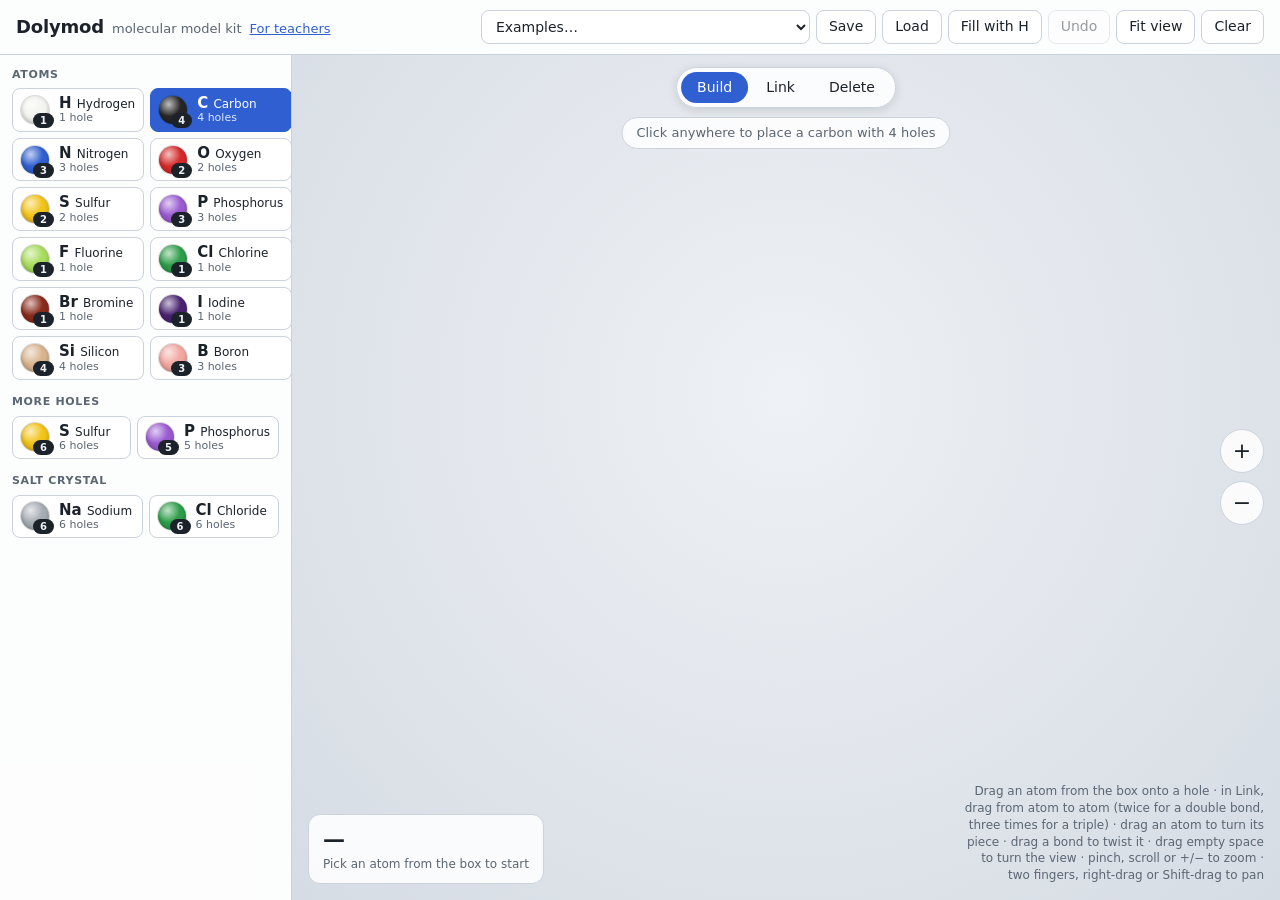
==== index.html @ d039926d "Clear delete mode, real-file Save and Load, and notes for teachers Delete is now an obvious mode: th" ====
<!doctype html>
<html lang="en">
<head>
  <meta charset="utf-8">
  <meta name="viewport" content="width=device-width, initial-scale=1">
  <title>Dolymod</title>
  <meta name="description" content="A point-and-click ball-and-stick molecular model kit that runs in the browser.">
  <link rel="stylesheet" href="style.css">
  <script type="importmap">
    {
      "imports": {
        "three": "./vendor/three/three.module.min.js",
        "three/addons/": "./vendor/three/addons/"
      }
    }
  </script>
  <script type="module" src="src/main.js"></script>
</head>
<body>
  <header class="bar">
    <div class="brand">
      <h1>Dolymod</h1>
      <span class="tag">molecular model kit</span>
      <a class="tag-link" href="teachers.html">For teachers</a>
    </div>
    <div class="actions">
      <select id="examples" aria-label="Load an example">
        <option value="" disabled selected>Examples…</option>
      </select>
      <button id="save" title="Save this model to a file">Save</button>
      <button id="open" title="Open a saved model file">Load</button>
      <input id="open-file" type="file" accept=".json,application/json" hidden>
      <button id="fill" title="Put a hydrogen in every free hole">Fill with H</button>
      <button id="undo" title="Undo (Ctrl/⌘ Z)" disabled>Undo</button>
      <button id="fit">Fit view</button>
      <button id="clear">Clear</button>
    </div>
  </header>
  <main>
    <aside class="palette" aria-label="Atoms">
      <div id="box" class="box"></div>
    </aside>
    <section class="stage">
      <canvas id="scene"></canvas>
      <nav class="tools" aria-label="Tools">
        <button data-tool="add">Build</button>
        <button data-tool="link">Link</button>
        <button data-tool="delete">Delete</button>
      </nav>
      <p id="hint" class="hint"></p>
      <div id="toast" class="toast" role="status" aria-live="polite"></div>
      <div class="zoom" role="group" aria-label="Zoom">
        <button id="zoom-in" title="Zoom in (+)" aria-label="Zoom in">+</button>
        <button id="zoom-out" title="Zoom out (-)" aria-label="Zoom out">&minus;</button>
      </div>
      <div class="readout">
        <div id="name" class="name" hidden></div>
        <div id="subname" class="subname" hidden></div>
        <div id="formula" class="formula">&mdash;</div>
        <div id="details" class="details"></div>
      </div>
      <p class="help">Drag an atom from the box onto a hole · in Link, drag from atom to atom (twice for a double bond, three times for a triple) · drag an atom to turn its piece · drag a bond to twist it · drag empty space to turn the view · pinch, scroll or +/− to zoom · two fingers, right-drag or Shift-drag to pan</p>
    </section>
  </main>
</body>
</html>
---- style.css ----
:root {
  --bg: #eef1f5;
  --bg-deep: #d6dce4;
  --panel: rgba(255, 255, 255, 0.86);
  --ink: #1c222a;
  --muted: #5b6673;
  --line: #cbd2db;
  --button: #ffffff;
  --button-hover: #f0f3f7;
  --accent: #2f5fd0;
  --accent-ink: #ffffff;
  --danger: #d6342b;
}

@media (prefers-color-scheme: dark) {
  :root {
    --bg: #262c34;
    --bg-deep: #14171c;
    --panel: rgba(30, 35, 42, 0.88);
    --ink: #e7ebf0;
    --muted: #9ba6b3;
    --line: #363e49;
    --button: #2a313a;
    --button-hover: #333b46;
    --accent: #5b86f0;
    --danger: #ff6257;
  }
}

* { box-sizing: border-box; }

html, body { height: 100%; margin: 0; }

body {
  display: flex;
  flex-direction: column;
  overflow: hidden;
  font: 14px/1.4 system-ui, -apple-system, "Segoe UI", Roboto, sans-serif;
  color: var(--ink);
  background: var(--bg);
}

button {
  font: inherit;
  color: inherit;
  background: var(--button);
  border: 1px solid var(--line);
  border-radius: 8px;
  padding: 6px 12px;
  cursor: pointer;
}
select {
  font: inherit;
  color: inherit;
  background: var(--button);
  border: 1px solid var(--line);
  border-radius: 8px;
  padding: 6px 10px;
  cursor: pointer;
}
button:hover, select:hover { background: var(--button-hover); }
button:disabled { opacity: 0.45; cursor: default; background: var(--button); }
button[aria-pressed="true"] { background: var(--accent); border-color: var(--accent); color: var(--accent-ink); }
button:focus-visible { outline: 2px solid var(--accent); outline-offset: 2px; }
button { touch-action: manipulation; -webkit-tap-highlight-color: transparent; }

/* Pressing and holding on the kit shouldn't select text or open a callout. */
.bar, .palette, .stage { -webkit-user-select: none; user-select: none; -webkit-touch-callout: none; }

.bar {
  display: flex;
  flex-wrap: wrap;
  align-items: center;
  gap: 10px 16px;
  padding: 10px 16px;
  background: var(--panel);
  border-bottom: 1px solid var(--line);
}
.brand { display: flex; align-items: baseline; gap: 8px; margin-right: auto; }
h1, .brand-name { margin: 0; font-size: 18px; font-weight: 700; letter-spacing: -0.01em; color: var(--ink); text-decoration: none; }
.tag-link { font-size: 13px; color: var(--accent); }
.button-link {
  display: inline-block;
  padding: 6px 12px;
  border: 1px solid var(--line);
  border-radius: 8px;
  color: inherit;
  background: var(--button);
  text-decoration: none;
}
.button-link:hover { background: var(--button-hover); }
.tag { color: var(--muted); font-size: 13px; }
.actions { display: flex; flex-wrap: wrap; gap: 6px; }

/* Build, Link and Delete act on the model, so they sit on the view. */
.tools {
  position: absolute;
  top: 12px;
  left: 50%;
  transform: translateX(-50%);
  z-index: 1;
  display: flex;
  gap: 2px;
  padding: 4px;
  border-radius: 999px;
  background: var(--panel);
  border: 1px solid var(--line);
  box-shadow: 0 2px 10px rgba(0, 0, 0, 0.12);
}
.tools button { border: 0; border-radius: 999px; padding: 6px 16px; background: transparent; }
.tools button:hover { background: var(--button-hover); }
.tools button[aria-pressed="true"] { background: var(--accent); color: var(--accent-ink); }
.tools button[data-tool="delete"][aria-pressed="true"] { background: var(--danger); }
/* In delete mode the view gets a red edge, so it's clear clicks remove things. */
.stage.deleting { box-shadow: inset 0 0 0 3px var(--danger); }
.stage.deleting .hint { color: var(--danger); border-color: var(--danger); }

main { flex: 1; display: flex; min-height: 0; }

.palette {
  width: 292px;
  flex-shrink: 0;
  padding: 12px;
  overflow-y: auto;
  background: var(--panel);
  border-right: 1px solid var(--line);
}
.box-group + .box-group { margin-top: 14px; }
.box-group h2 {
  margin: 0 0 6px;
  font-size: 11px;
  font-weight: 600;
  letter-spacing: 0.06em;
  text-transform: uppercase;
  color: var(--muted);
}
.chips { display: grid; grid-template-columns: 1fr 1fr; gap: 6px; }
.chip {
  display: grid;
  grid-template-columns: 30px 1fr;
  column-gap: 8px;
  align-items: center;
  padding: 6px 8px;
  text-align: left;
}
.ball {
  position: relative;
  grid-row: span 2;
  width: 28px;
  height: 28px;
  border-radius: 50%;
  background:
    radial-gradient(circle at 35% 30%, rgba(255, 255, 255, 0.7), rgba(255, 255, 255, 0) 45%),
    var(--c);
  box-shadow: inset 0 -2px 4px rgba(0, 0, 0, 0.25), 0 0 0 1px rgba(0, 0, 0, 0.15);
}
.ball::after {
  content: attr(data-n);
  position: absolute;
  right: -5px;
  bottom: -4px;
  min-width: 15px;
  height: 15px;
  padding: 0 3px;
  border-radius: 8px;
  font-size: 10px;
  font-weight: 600;
  line-height: 15px;
  text-align: center;
  color: var(--bg);
  background: var(--ink);
}
.chip { touch-action: pan-y; }
.ball.dragging {
  position: fixed;
  z-index: 10;
  width: 30px;
  height: 30px;
  pointer-events: none;
  transform: translate(-130%, -130%);
  opacity: 0.9;
}
.sym { font-size: 15px; font-weight: 650; line-height: 1.1; white-space: nowrap; }
.el-name { font-size: 12px; font-weight: 500; }
.geo { font-size: 11px; color: var(--muted); line-height: 1.2; }
.chip[aria-pressed="true"] .geo { color: inherit; opacity: 0.85; }

.stage {
  position: relative;
  flex: 1;
  min-width: 0;
  background: radial-gradient(ellipse at 50% 40%, var(--bg), var(--bg-deep));
}
#scene { position: absolute; inset: 0; width: 100%; height: 100%; display: block; touch-action: none; }

.hint, .readout, .help, .toast { position: absolute; margin: 0; pointer-events: none; }
.hint {
  top: 62px;
  left: 50%;
  transform: translateX(-50%);
  width: max-content;
  max-width: calc(100% - 32px);
  padding: 6px 14px;
  border-radius: 999px;
  text-align: center;
  font-size: 13px;
  color: var(--muted);
  background: var(--panel);
  border: 1px solid var(--line);
}
.toast {
  top: 100px;
  left: 50%;
  transform: translate(-50%, -6px);
  max-width: calc(100% - 32px);
  padding: 8px 14px;
  border-radius: 8px;
  color: var(--bg);
  background: var(--ink);
  opacity: 0;
  transition: opacity 0.2s, transform 0.2s;
}
.toast.show { opacity: 1; transform: translate(-50%, 0); }
.readout {
  left: 16px;
  bottom: 16px;
  padding: 10px 14px;
  border-radius: 12px;
  background: var(--panel);
  border: 1px solid var(--line);
}
.readout { max-width: min(440px, calc(50% - 24px)); overflow-wrap: anywhere; }
.readout a { pointer-events: auto; color: var(--accent); }
.name { font-size: 18px; font-weight: 650; }
.name.status { font-size: 13px; font-weight: 500; color: var(--muted); }
.subname { font-size: 12px; color: var(--muted); margin-bottom: 4px; }
.formula { font-size: 22px; font-weight: 650; }
.details { font-size: 12px; color: var(--muted); }
.zoom {
  position: absolute;
  right: 16px;
  top: 50%;
  transform: translateY(-50%);
  display: flex;
  flex-direction: column;
  gap: 8px;
}
.zoom button {
  width: 44px;
  height: 44px;
  padding: 0;
  border-radius: 50%;
  font-size: 22px;
  line-height: 1;
  background: var(--panel);
}
.help { right: 16px; bottom: 16px; max-width: min(300px, calc(50% - 24px)); text-align: right; font-size: 12px; color: var(--muted); }

@media (max-width: 720px) {
  .tag, .help { display: none; }
  .bar { padding: 8px 16px; }
  main { flex-direction: column-reverse; }
  .palette {
    width: auto;
    padding: 8px 16px;
    overflow-x: auto;
    overflow-y: hidden;
    border-right: 0;
    border-top: 1px solid var(--line);
  }
  .box { display: flex; gap: 16px; }
  .box-group + .box-group { margin-top: 0; }
  .chips { grid-template-columns: none; grid-auto-flow: column; grid-auto-columns: max-content; }
  .chip { touch-action: pan-x; }
  .readout { left: 16px; bottom: 12px; padding: 8px 12px; max-width: calc(100% - 32px); }
  .formula { font-size: 18px; }
}

/* Touchscreens: tap targets at least 44px. */
@media (pointer: coarse) {
  .tools button, .actions button, .actions select { min-height: 44px; }
  .hint { top: 72px; }
  .toast { top: 112px; }
  .chip { min-height: 48px; }
}
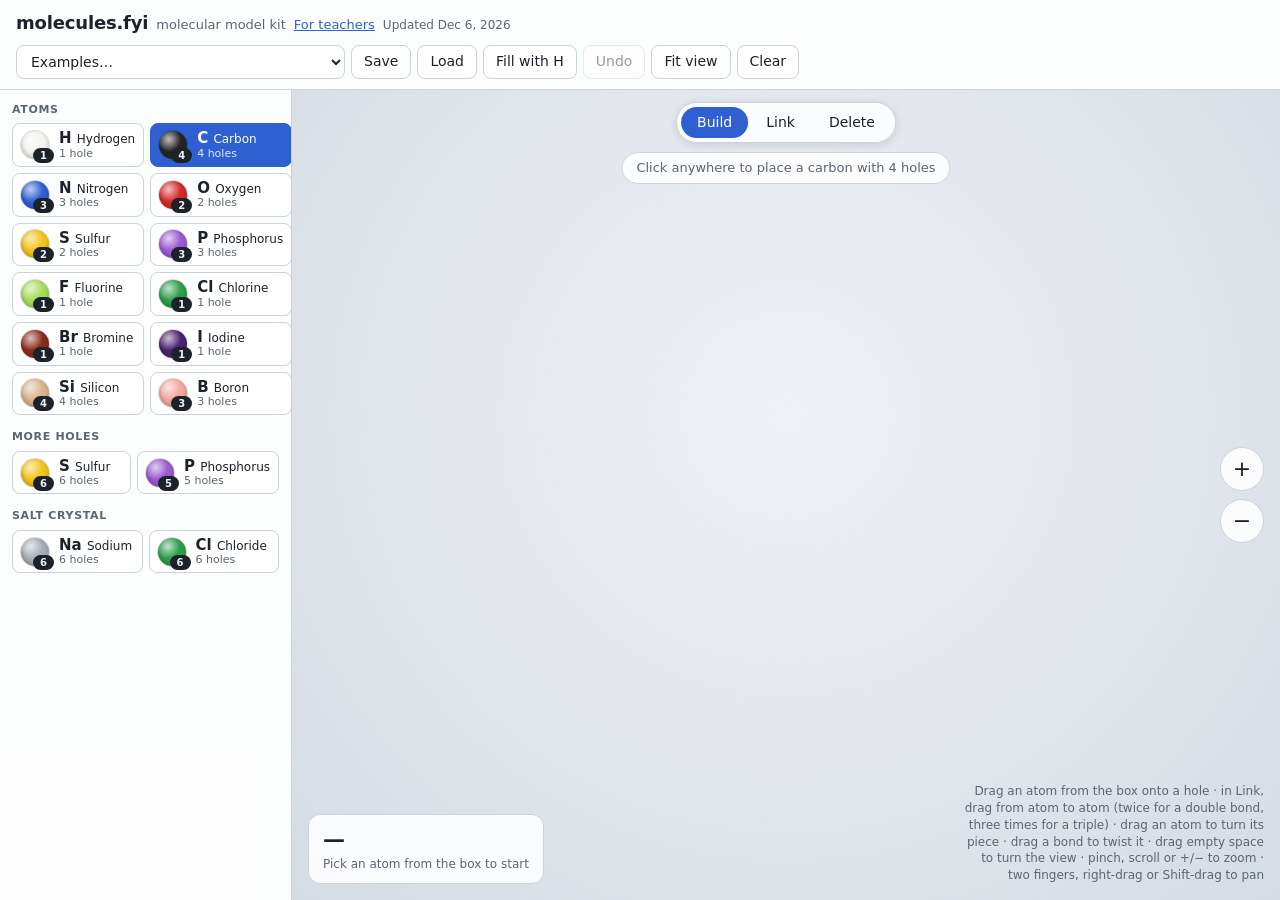
==== commit 788b6ee5: "Rename to molecules.fyi and show the deploy date in the banner The banner, page titles, README and s" ====
--- a/index.html
+++ b/index.html
@@ -3,7 +3,7 @@
 <head>
   <meta charset="utf-8">
   <meta name="viewport" content="width=device-width, initial-scale=1">
-  <title>Dolymod</title>
+  <title>molecules.fyi</title>
   <meta name="description" content="A point-and-click ball-and-stick molecular model kit that runs in the browser.">
   <link rel="stylesheet" href="style.css">
   <script type="importmap">
@@ -19,9 +19,10 @@
 <body>
   <header class="bar">
     <div class="brand">
-      <h1>Dolymod</h1>
+      <h1>molecules.fyi</h1>
       <span class="tag">molecular model kit</span>
       <a class="tag-link" href="teachers.html">For teachers</a>
+      <span id="updated" class="updated"></span>
     </div>
     <div class="actions">
       <select id="examples" aria-label="Load an example">
--- a/style.css
+++ b/style.css
@@ -79,6 +79,7 @@
 .brand { display: flex; align-items: baseline; gap: 8px; margin-right: auto; }
 h1, .brand-name { margin: 0; font-size: 18px; font-weight: 700; letter-spacing: -0.01em; color: var(--ink); text-decoration: none; }
 .tag-link { font-size: 13px; color: var(--accent); }
+.updated { font-size: 12px; color: var(--muted); }
 .button-link {
   display: inline-block;
   padding: 6px 12px;
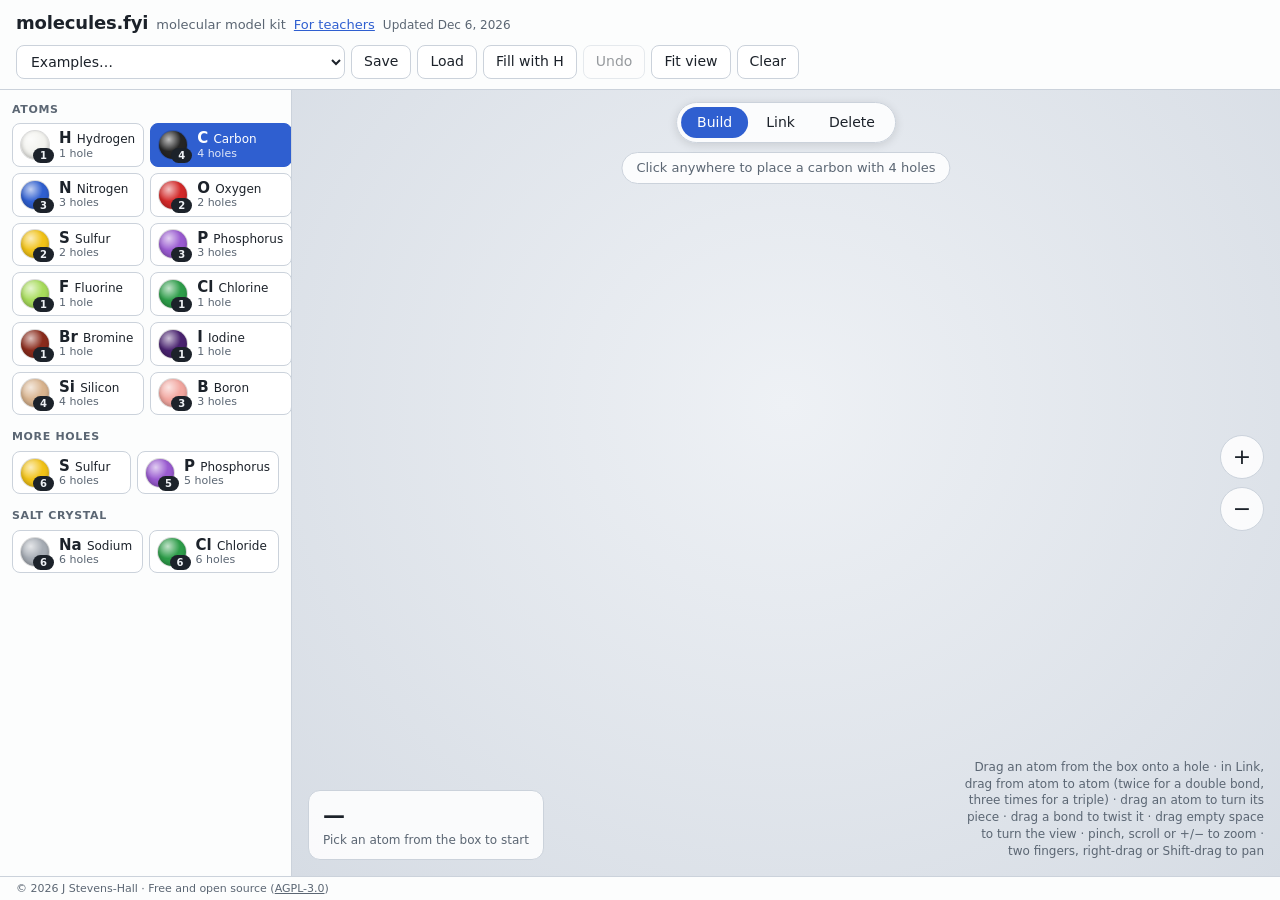
==== commit d32e36db: "Add a slim copyright and licence footer Both pages end with "© 2026 J Stevens-Hall · Free and open s" ====
--- a/index.html
+++ b/index.html
@@ -63,5 +63,9 @@
       <p class="help">Drag an atom from the box onto a hole · in Link, drag from atom to atom (twice for a double bond, three times for a triple) · drag an atom to turn its piece · drag a bond to twist it · drag empty space to turn the view · pinch, scroll or +/− to zoom · two fingers, right-drag or Shift-drag to pan</p>
     </section>
   </main>
+  <footer class="foot">
+    © 2026 J Stevens-Hall · Free and open source
+    (<a href="https://github.com/ormondroyd/moleculesfyi/blob/main/LICENSE" target="_blank" rel="noopener">AGPL-3.0</a>)
+  </footer>
 </body>
 </html>
--- a/style.css
+++ b/style.css
@@ -80,6 +80,14 @@
 h1, .brand-name { margin: 0; font-size: 18px; font-weight: 700; letter-spacing: -0.01em; color: var(--ink); text-decoration: none; }
 .tag-link { font-size: 13px; color: var(--accent); }
 .updated { font-size: 12px; color: var(--muted); }
+.foot {
+  padding: 4px 16px;
+  font-size: 11px;
+  color: var(--muted);
+  background: var(--panel);
+  border-top: 1px solid var(--line);
+}
+.foot a { color: inherit; }
 .button-link {
   display: inline-block;
   padding: 6px 12px;
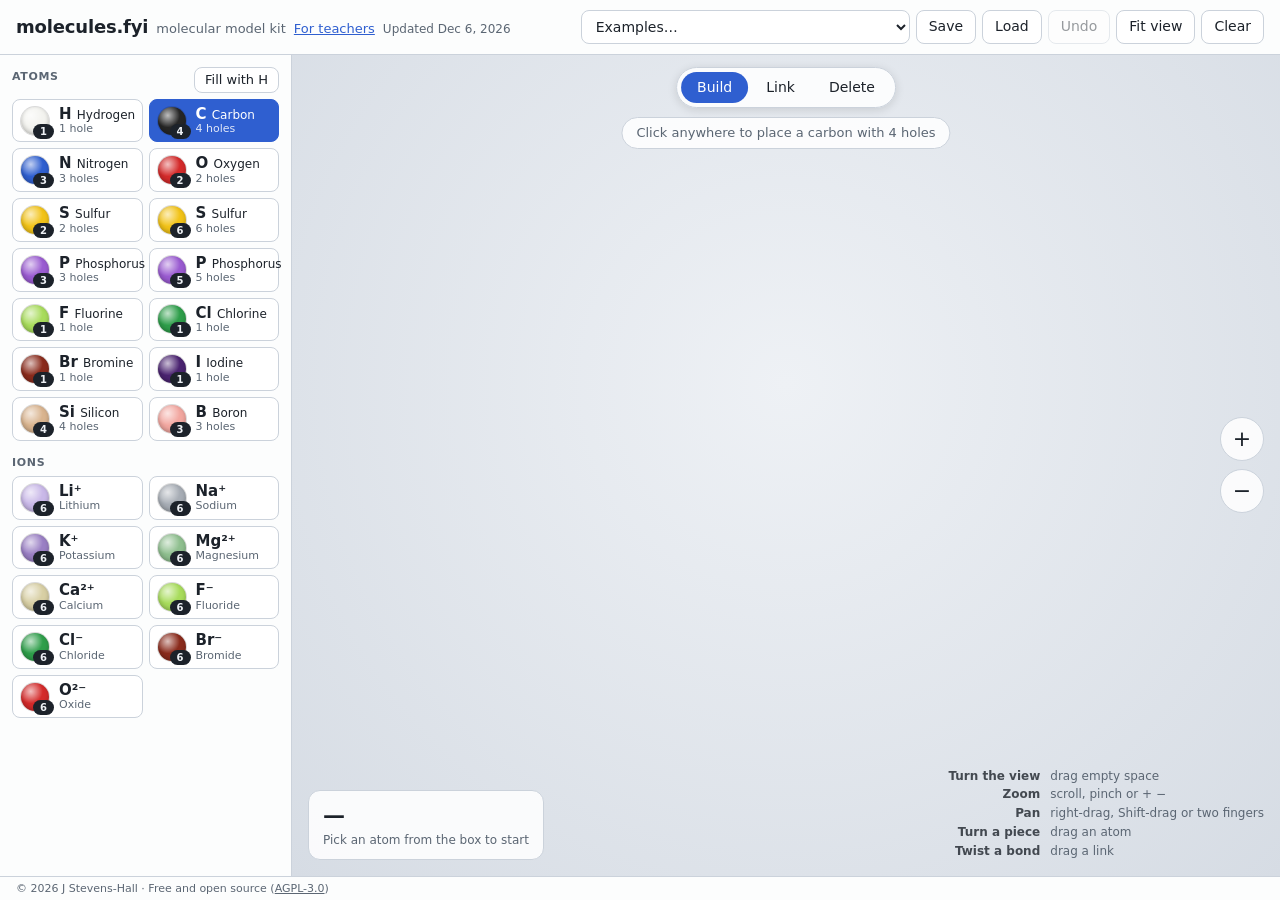
==== commit 21d5be61: "Add search and social previews, icons, and tidy the atom box - Page descriptions, Open Graph and Twi" ====
--- a/index.html
+++ b/index.html
@@ -3,8 +3,48 @@
 <head>
   <meta charset="utf-8">
   <meta name="viewport" content="width=device-width, initial-scale=1">
-  <title>molecules.fyi</title>
-  <meta name="description" content="A point-and-click ball-and-stick molecular model kit that runs in the browser.">
+  <title>molecules.fyi · Build molecules in 3D, a free model kit</title>
+  <meta name="description" content="A free 3D ball-and-stick model kit for school chemistry. Snap atoms together, make double bonds and crystals, and see every molecule named. No login.">
+  <link rel="canonical" href="https://molecules.fyi/">
+  <meta property="og:type" content="website">
+  <meta property="og:site_name" content="molecules.fyi">
+  <meta property="og:url" content="https://molecules.fyi/">
+  <meta property="og:title" content="molecules.fyi · Build molecules in 3D">
+  <meta property="og:description" content="A free 3D ball-and-stick model kit for school chemistry. Snap atoms together, make double bonds and crystals, and see every molecule named. No login.">
+  <meta name="twitter:title" content="molecules.fyi · Build molecules in 3D">
+  <meta name="twitter:description" content="A free 3D ball-and-stick model kit for school chemistry. Snap atoms together, make double bonds and crystals, and see every molecule named. No login.">
+  <meta property="og:image" content="https://molecules.fyi/social.png">
+  <meta property="og:image:width" content="1200">
+  <meta property="og:image:height" content="630">
+  <meta property="og:image:alt" content="A 3D ball-and-stick model of a salt crystal lattice beside the words: molecules.fyi, build molecules in 3D">
+  <meta name="twitter:card" content="summary_large_image">
+  <meta name="twitter:image" content="https://molecules.fyi/social.png">
+  <meta name="theme-color" content="#1e232a">
+  <link rel="icon" type="image/png" sizes="32x32" href="favicon-32.png">
+  <link rel="icon" type="image/png" sizes="192x192" href="icon-192.png">
+  <link rel="apple-touch-icon" href="apple-touch-icon.png">
+  <script type="application/ld+json">
+    {
+      "@context": "https://schema.org",
+      "@type": "WebApplication",
+      "name": "molecules.fyi",
+      "url": "https://molecules.fyi/",
+      "description": "A free 3D ball-and-stick model kit for school chemistry. Snap atoms together, make double bonds and crystals, and see every molecule named. No login.",
+      "applicationCategory": "EducationalApplication",
+      "operatingSystem": "Any web browser",
+      "isAccessibleForFree": true,
+      "offers": {
+        "@type": "Offer",
+        "price": "0",
+        "priceCurrency": "GBP"
+      },
+      "audience": {
+        "@type": "EducationalAudience",
+        "educationalRole": "student"
+      },
+      "license": "https://www.gnu.org/licenses/agpl-3.0.html"
+    }
+  </script>
   <link rel="stylesheet" href="style.css">
   <script type="importmap">
     {
@@ -31,7 +71,6 @@
       <button id="save" title="Save this model to a file">Save</button>
       <button id="open" title="Open a saved model file">Load</button>
       <input id="open-file" type="file" accept=".json,application/json" hidden>
-      <button id="fill" title="Put a hydrogen in every free hole">Fill with H</button>
       <button id="undo" title="Undo (Ctrl/⌘ Z)" disabled>Undo</button>
       <button id="fit">Fit view</button>
       <button id="clear">Clear</button>
@@ -60,7 +99,13 @@
         <div id="formula" class="formula">&mdash;</div>
         <div id="details" class="details"></div>
       </div>
-      <p class="help">Drag an atom from the box onto a hole · in Link, drag from atom to atom (twice for a double bond, three times for a triple) · drag an atom to turn its piece · drag a bond to twist it · drag empty space to turn the view · pinch, scroll or +/− to zoom · two fingers, right-drag or Shift-drag to pan</p>
+      <dl class="help" aria-label="Moving things around">
+        <dt>Turn the view</dt><dd>drag empty space</dd>
+        <dt>Zoom</dt><dd>scroll, pinch or + −</dd>
+        <dt>Pan</dt><dd>right-drag, Shift-drag or two fingers</dd>
+        <dt>Turn a piece</dt><dd>drag an atom</dd>
+        <dt>Twist a bond</dt><dd>drag a link</dd>
+      </dl>
     </section>
   </main>
   <footer class="foot">
--- a/style.css
+++ b/style.css
@@ -135,6 +135,9 @@
   border-right: 1px solid var(--line);
 }
 .box-group + .box-group { margin-top: 14px; }
+.box-head { display: flex; align-items: center; justify-content: space-between; gap: 8px; margin-bottom: 6px; }
+.box-head h2 { margin: 0; }
+.box-head button { padding: 3px 10px; font-size: 13px; }
 .box-group h2 {
   margin: 0 0 6px;
   font-size: 11px;
@@ -143,7 +146,7 @@
   text-transform: uppercase;
   color: var(--muted);
 }
-.chips { display: grid; grid-template-columns: 1fr 1fr; gap: 6px; }
+.chips { display: grid; grid-template-columns: repeat(2, minmax(0, 1fr)); gap: 6px; }
 .chip {
   display: grid;
   grid-template-columns: 30px 1fr;
@@ -263,7 +266,18 @@
   line-height: 1;
   background: var(--panel);
 }
-.help { right: 16px; bottom: 16px; max-width: min(300px, calc(50% - 24px)); text-align: right; font-size: 12px; color: var(--muted); }
+.help {
+  right: 16px;
+  bottom: 16px;
+  display: grid;
+  grid-template-columns: auto auto;
+  gap: 2px 10px;
+  max-width: min(320px, calc(50% - 24px));
+  font-size: 12px;
+  color: var(--muted);
+}
+.help dt { font-weight: 600; text-align: right; color: var(--ink); opacity: 0.8; }
+.help dd { margin: 0; }
 
 @media (max-width: 720px) {
   .tag, .help { display: none; }
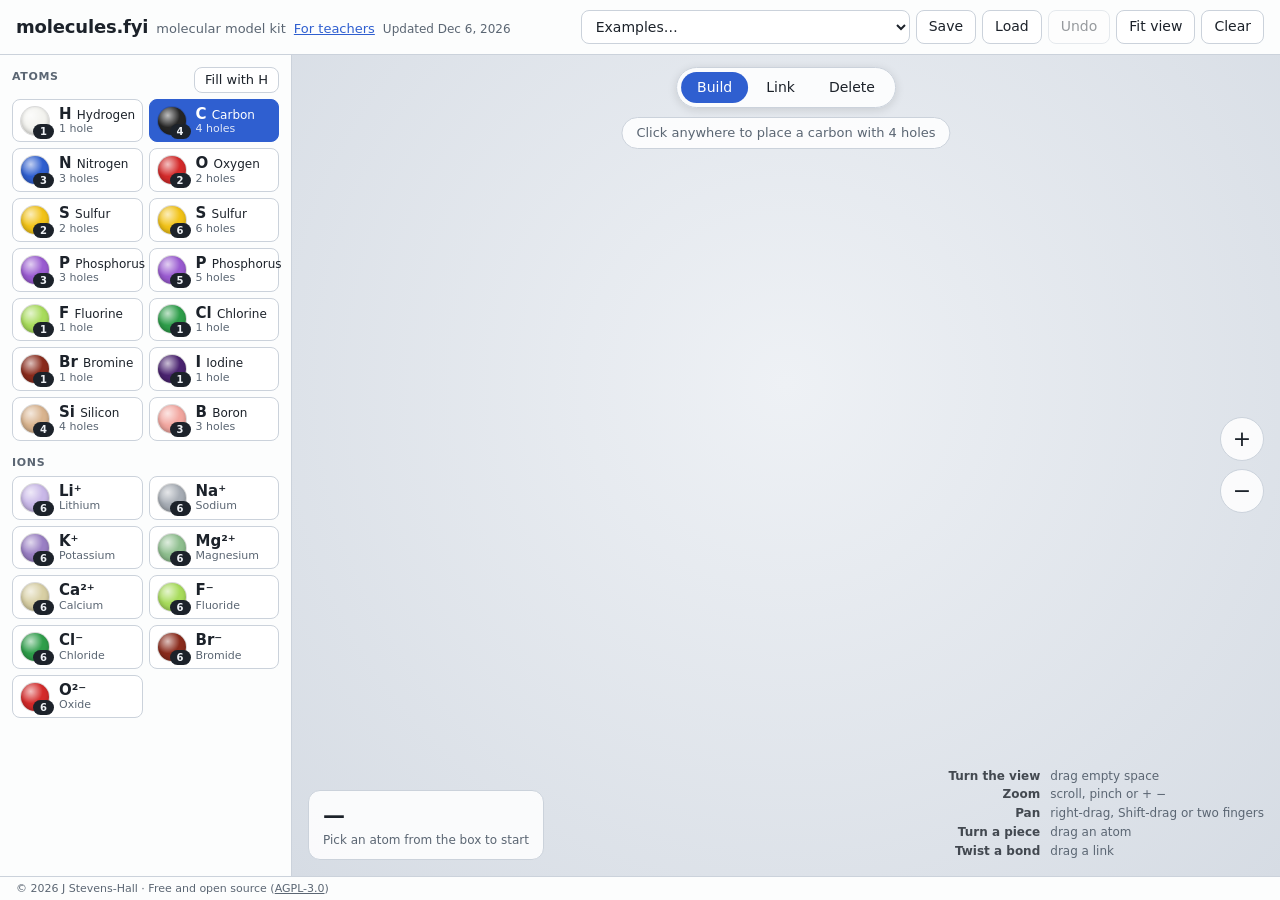
==== commit 3e481455: "Use the serotonin picture for the share preview social.png now shows serotonin on a light background" ====
--- a/index.html
+++ b/index.html
@@ -16,7 +16,7 @@
   <meta property="og:image" content="https://molecules.fyi/social.png">
   <meta property="og:image:width" content="1200">
   <meta property="og:image:height" content="630">
-  <meta property="og:image:alt" content="A 3D ball-and-stick model of a salt crystal lattice beside the words: molecules.fyi, build molecules in 3D">
+  <meta property="og:image:alt" content="A 3D ball-and-stick model of serotonin beside the words: molecules.fyi, build molecules in 3D">
   <meta name="twitter:card" content="summary_large_image">
   <meta name="twitter:image" content="https://molecules.fyi/social.png">
   <meta name="theme-color" content="#1e232a">
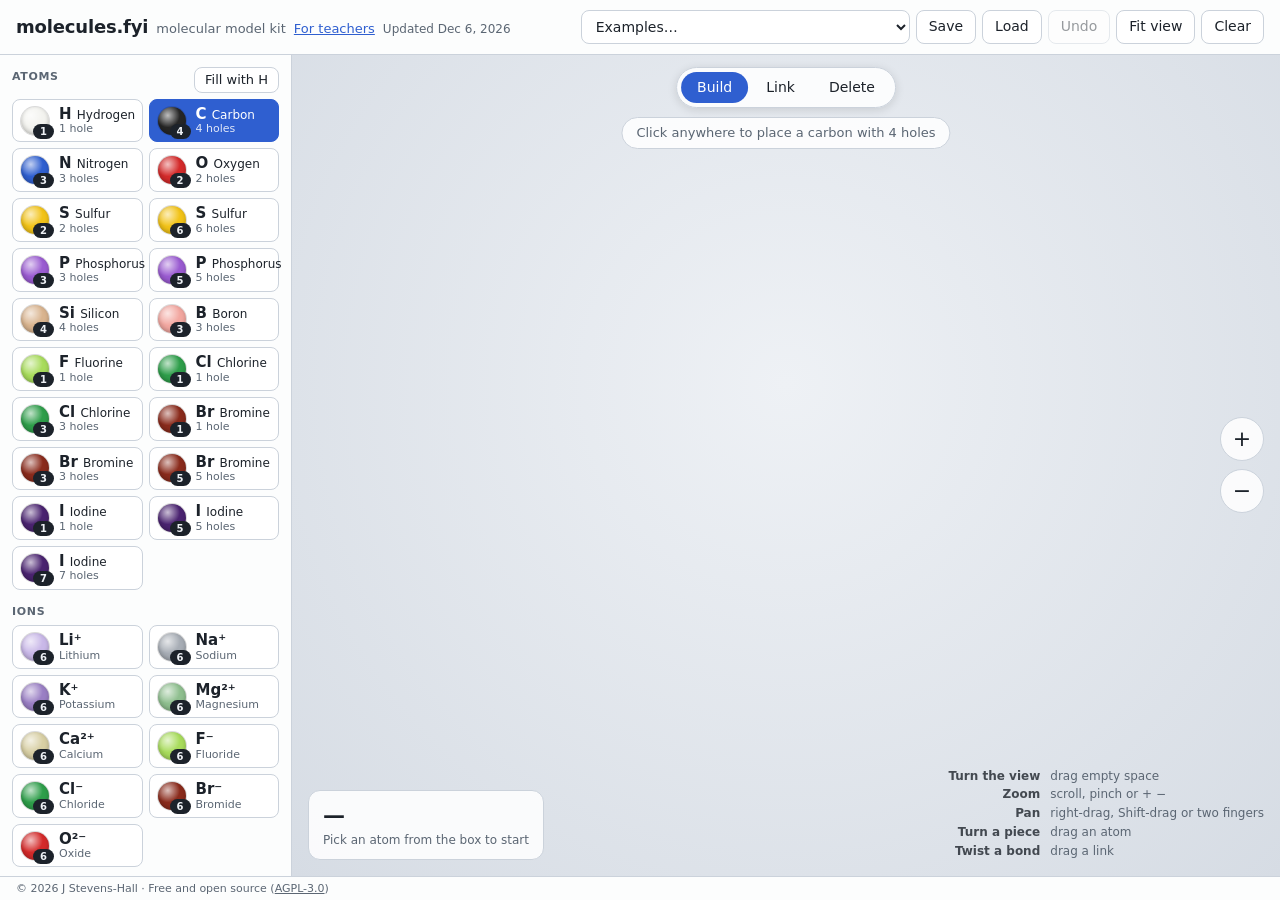
==== commit b26d0422: "Add the Bing Webmaster Tools verification tag Co-Authored-By: Claude Opus 5.5 <noreply@anthropic.com" ====
--- a/index.html
+++ b/index.html
@@ -20,6 +20,7 @@
   <meta name="twitter:card" content="summary_large_image">
   <meta name="twitter:image" content="https://molecules.fyi/social.png">
   <meta name="theme-color" content="#1e232a">
+  <meta name="msvalidate.01" content="856F2F77CCCCCC791CB7778D874DCA9D">
   <link rel="icon" type="image/png" sizes="32x32" href="favicon-32.png">
   <link rel="icon" type="image/png" sizes="192x192" href="icon-192.png">
   <link rel="apple-touch-icon" href="apple-touch-icon.png">
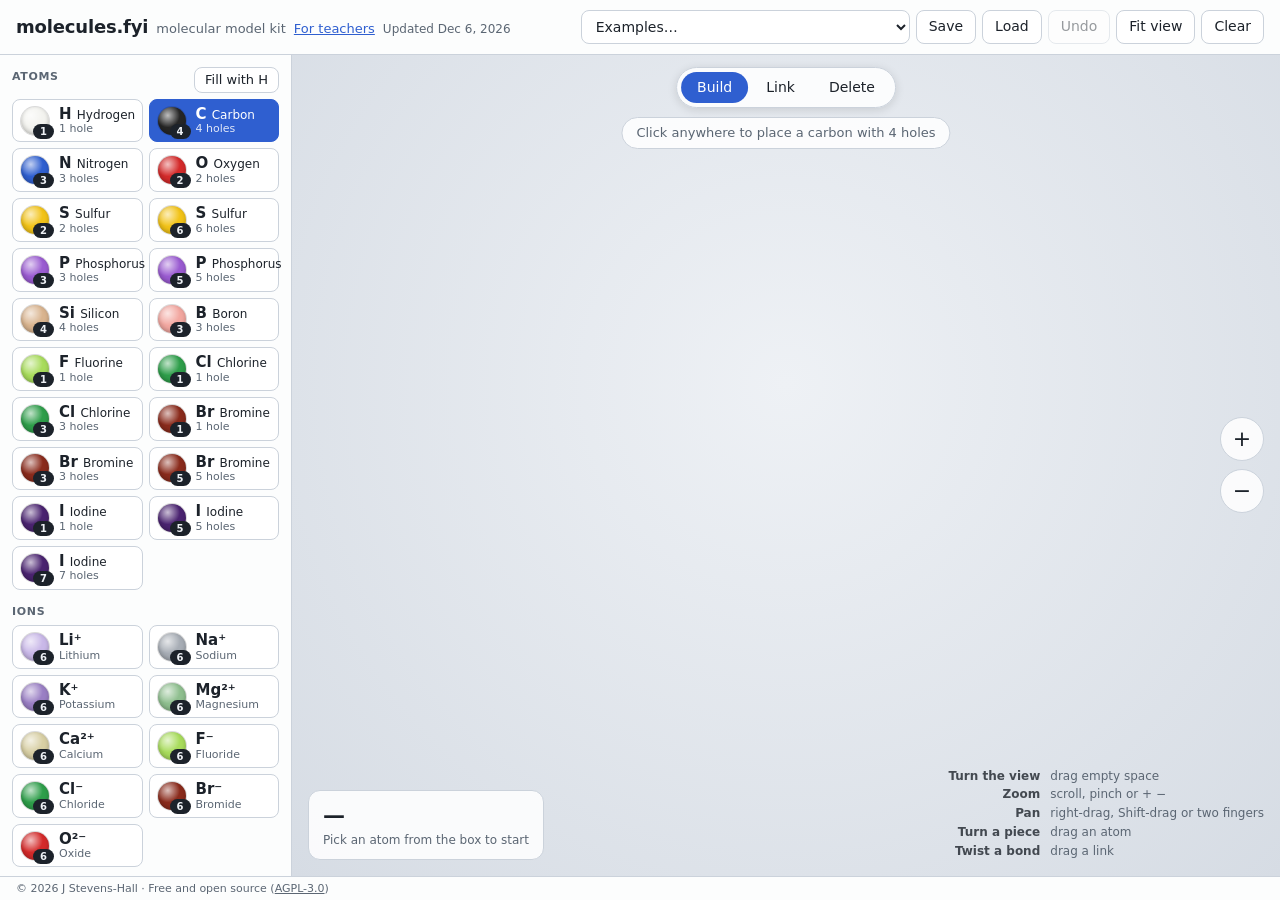
==== commit ca714910: "Remove the Bing verification tag (it belongs to molecules.fyi only) Co-Authored-By: Claude Opus 5.5 " ====
--- a/index.html
+++ b/index.html
@@ -20,7 +20,6 @@
   <meta name="twitter:card" content="summary_large_image">
   <meta name="twitter:image" content="https://molecules.fyi/social.png">
   <meta name="theme-color" content="#1e232a">
-  <meta name="msvalidate.01" content="856F2F77CCCCCC791CB7778D874DCA9D">
   <link rel="icon" type="image/png" sizes="32x32" href="favicon-32.png">
   <link rel="icon" type="image/png" sizes="192x192" href="icon-192.png">
   <link rel="apple-touch-icon" href="apple-touch-icon.png">
